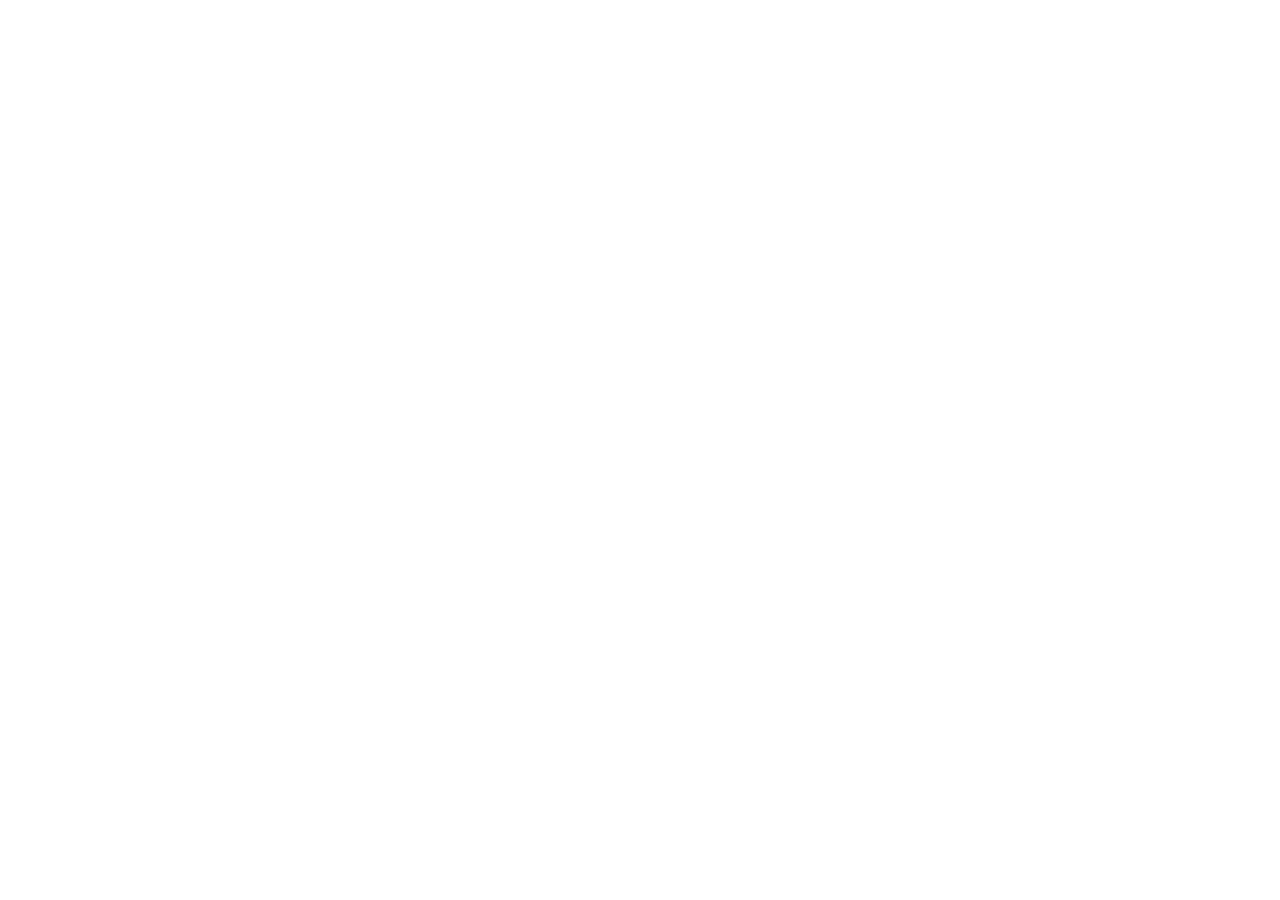
==== index.html @ ca7545fe "start project" ====
<!DOCTYPE html>
<html lang="en">
<head>
    <meta charset="UTF-8">
    <meta name="viewport" content="width=device-width, initial-scale=1.0">
    <title>Home</title>
    <link rel="stylesheet" href="style.css">
</head>
<body>
    
</body>
</html>
---- style.css ----
*{
    margin: 0;
    padding: 0;
    box-sizing: border-box;
}
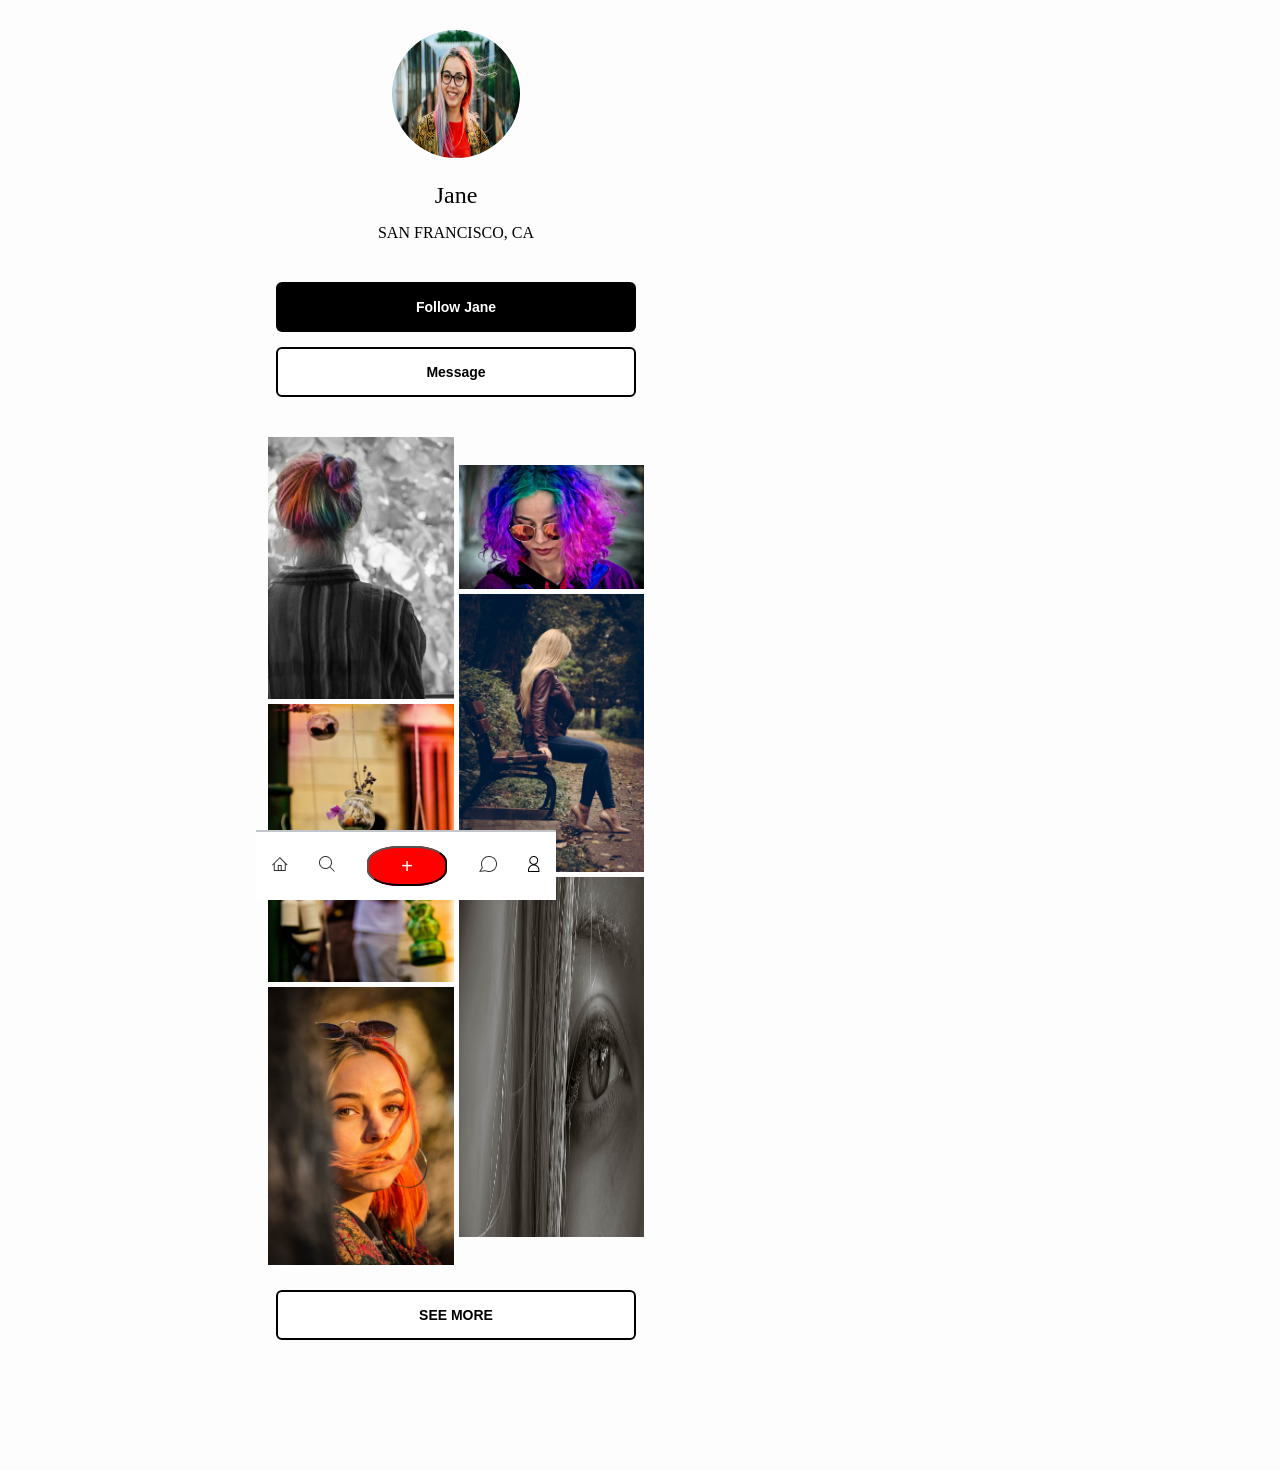
==== commit fccc4f6b: "add menu" ====
--- a/index.html
+++ b/index.html
@@ -7,6 +7,46 @@
     <link rel="stylesheet" href="style.css">
 </head>
 <body>
+    <div class="app-contaner">
+        <header class="profile-header"> 
+            <div class="avatar-contaner">
+                 <img src="/image/p.jpg" alt="Profile Avatar" class="avatar">
+            </div>
+            <h1 class="name" id="home">Jane</h1>
+            <p class="location">SAN FRANCISCO, CA</p>
+        </header>
+    </div>
+<div class="button-container">
+  <button class="btn btn1">Follow Jane</button>
+  <button class="btn btn2">Message</button>
+</div>
     
-</body>
+<main class="gallery-grid">
+
+<div class="grid-left">
+<img src="image/11.jpg" class="grid-img">
+<img src="image/12.jpg" class="grid-img">
+<img src="image/13.jpg" class="grid-img">
+</div>
+<div class="grid-right">
+<img src="image/14.jpg" class="grid-img">
+<img src="image/15.jpg" class="grid-img">
+<img src="image/16.jpg" class="grid-img size1">
+</div>
+</main>
+
+<div class="button-container">
+  <button class="btn btn2">SEE MORE</button>
+</div>
+
+<!-- ------------------------------------------- -->
+   <nav class="nav-bar">
+        <a href="#" class="nav-item"><img src="/image/home-Union.png" alt=""></a>
+        <a href="#" class="nav-item"><img src="/image/search-Union.png" alt=""></a>
+        <a href="#" class="nav-item plus-btn"><button class="plus-btn">+</button></i></a>
+        <a href="/pages/chat/chat.html" class="nav-item"><img src="/image/chat-Union.png" alt=""></a>
+        <a href="#" class="nav-item"><img src="/image/person.png" alt=""></a>
+    </nav>
+
+
 </html>
--- a/style.css
+++ b/style.css
@@ -2,4 +2,141 @@
     margin: 0;
     padding: 0;
     box-sizing: border-box;
-}+    align-items: center;
+
+    
+}
+
+body {
+    background-color: #fdfdfd; 
+    padding-bottom: 90px; 
+    max-width: 400px;
+    margin-left: 20%;
+    margin-right: 20%;
+
+}
+.app-container {
+    max-width: 400px;
+    margin: 0 auto;
+    background-color: #fff;
+    min-height: 100vh;
+    border-left: 1px solid #ccc;
+    border-right: 1px solid #ccc;
+}
+.profile-header {
+    display: flex;
+    flex-direction: column;
+    align-items: center;
+    padding: 30px 20px 20px;
+}
+.avatar-container {
+    width: 128px;
+    height: 128px;
+    border-radius: 50%;
+    margin-bottom: 15px;
+    border: 2px dashed #4a90e2; 
+    padding: 5px;
+
+}
+.avatar {
+    width: 128px;
+    height: 128px;
+    border-radius: 50%;
+    margin-bottom: 20px;
+}
+.name{
+    font-size: 24px;
+    font-weight: 400;
+    margin-bottom: 15px;
+}
+/* -------------------------------------------------- */
+.button-container {
+  display: flex;
+  flex-direction: column;
+  gap: 15px; 
+  width: 100%px;
+  padding-bottom: 20px;
+  margin: 20px;
+}
+
+.btn {
+  padding: 15px 20px;
+  font-size: 14px;
+  font-weight: 700; 
+  border-radius: 6px;
+  width: 100%;
+}
+
+.btn1{
+  background-color: #000;
+  color: #fff;
+  border: 2px solid #000;
+}
+
+.btn2:hover {
+  opacity: 0.8;
+}
+
+.btn2 {
+  background-color: #fff;
+  color: #000;
+  border: 2px solid #000;
+}
+
+.btn2:hover {
+  background-color: #f0f0f0;
+}
+
+/* --------------------------------------------------- */
+.gallery-grid {
+    display: grid;
+    grid-template-columns: auto auto; 
+    gap: 5px; 
+    padding: 0 2px;
+    margin: 10px;
+}
+
+.left-column, .right-column {
+    display: flex;
+    flex-direction: column;
+    gap: 15px;
+    
+    
+}
+
+.grid-img {
+    width: 100%;
+    display: block;
+    padding-bottom: 5px;
+}
+.size1{
+    height:365px ;
+}
+
+/* -------------------------------------------- */
+
+.nav-bar {
+    position: fixed; 
+    bottom: 0;
+    left: 0;
+    width: 300px;
+    background-color: #fff;
+    display: flex;
+    justify-content: space-around;
+    align-items: center;
+    height: 70px;
+    border-top: 1px solid #e0e0e0;
+    z-index: 100;
+    border-top: #c2c6ca solid 2px;
+    margin-left: 20%;
+    margin-right: 20%;
+    
+}
+.plus-btn {
+    background: red;
+    color: white;
+    border-radius: 40%;
+    width: 80px;
+    height: 40px;
+    font-size: 20px;
+}
